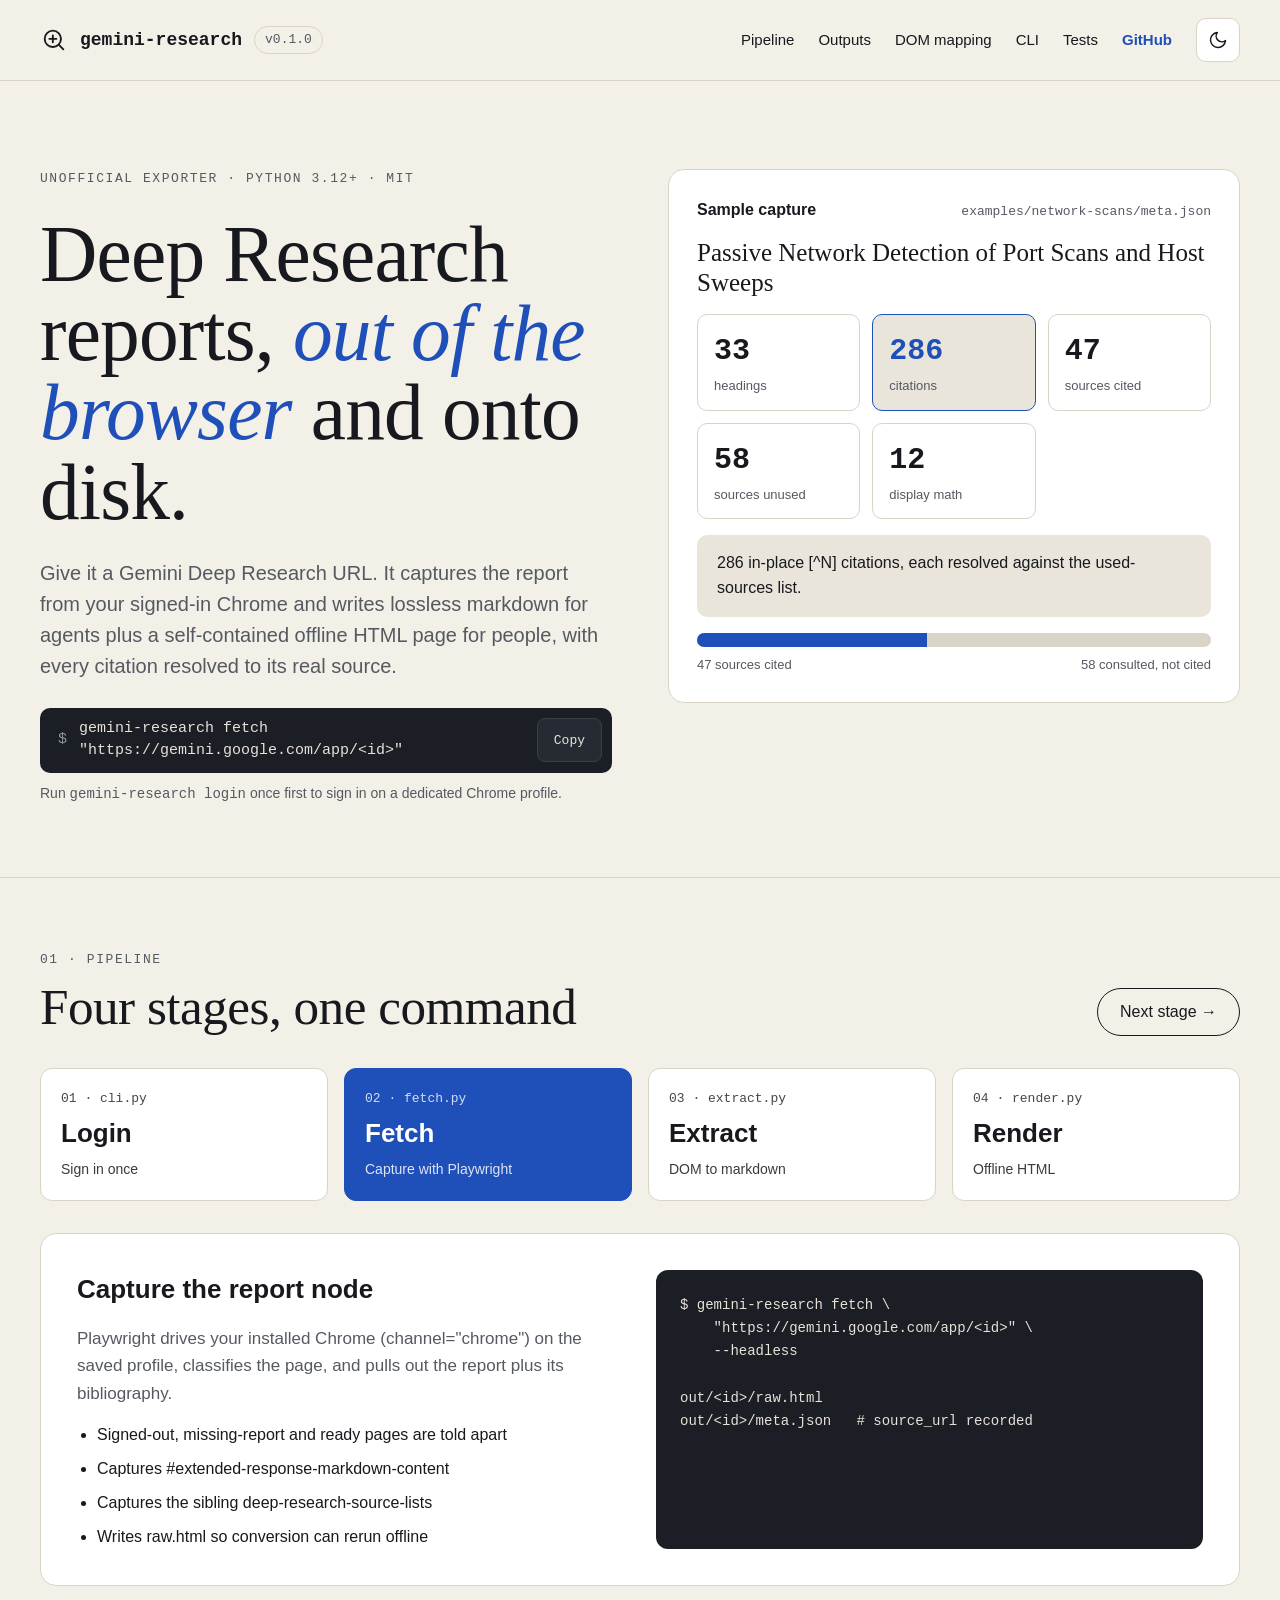
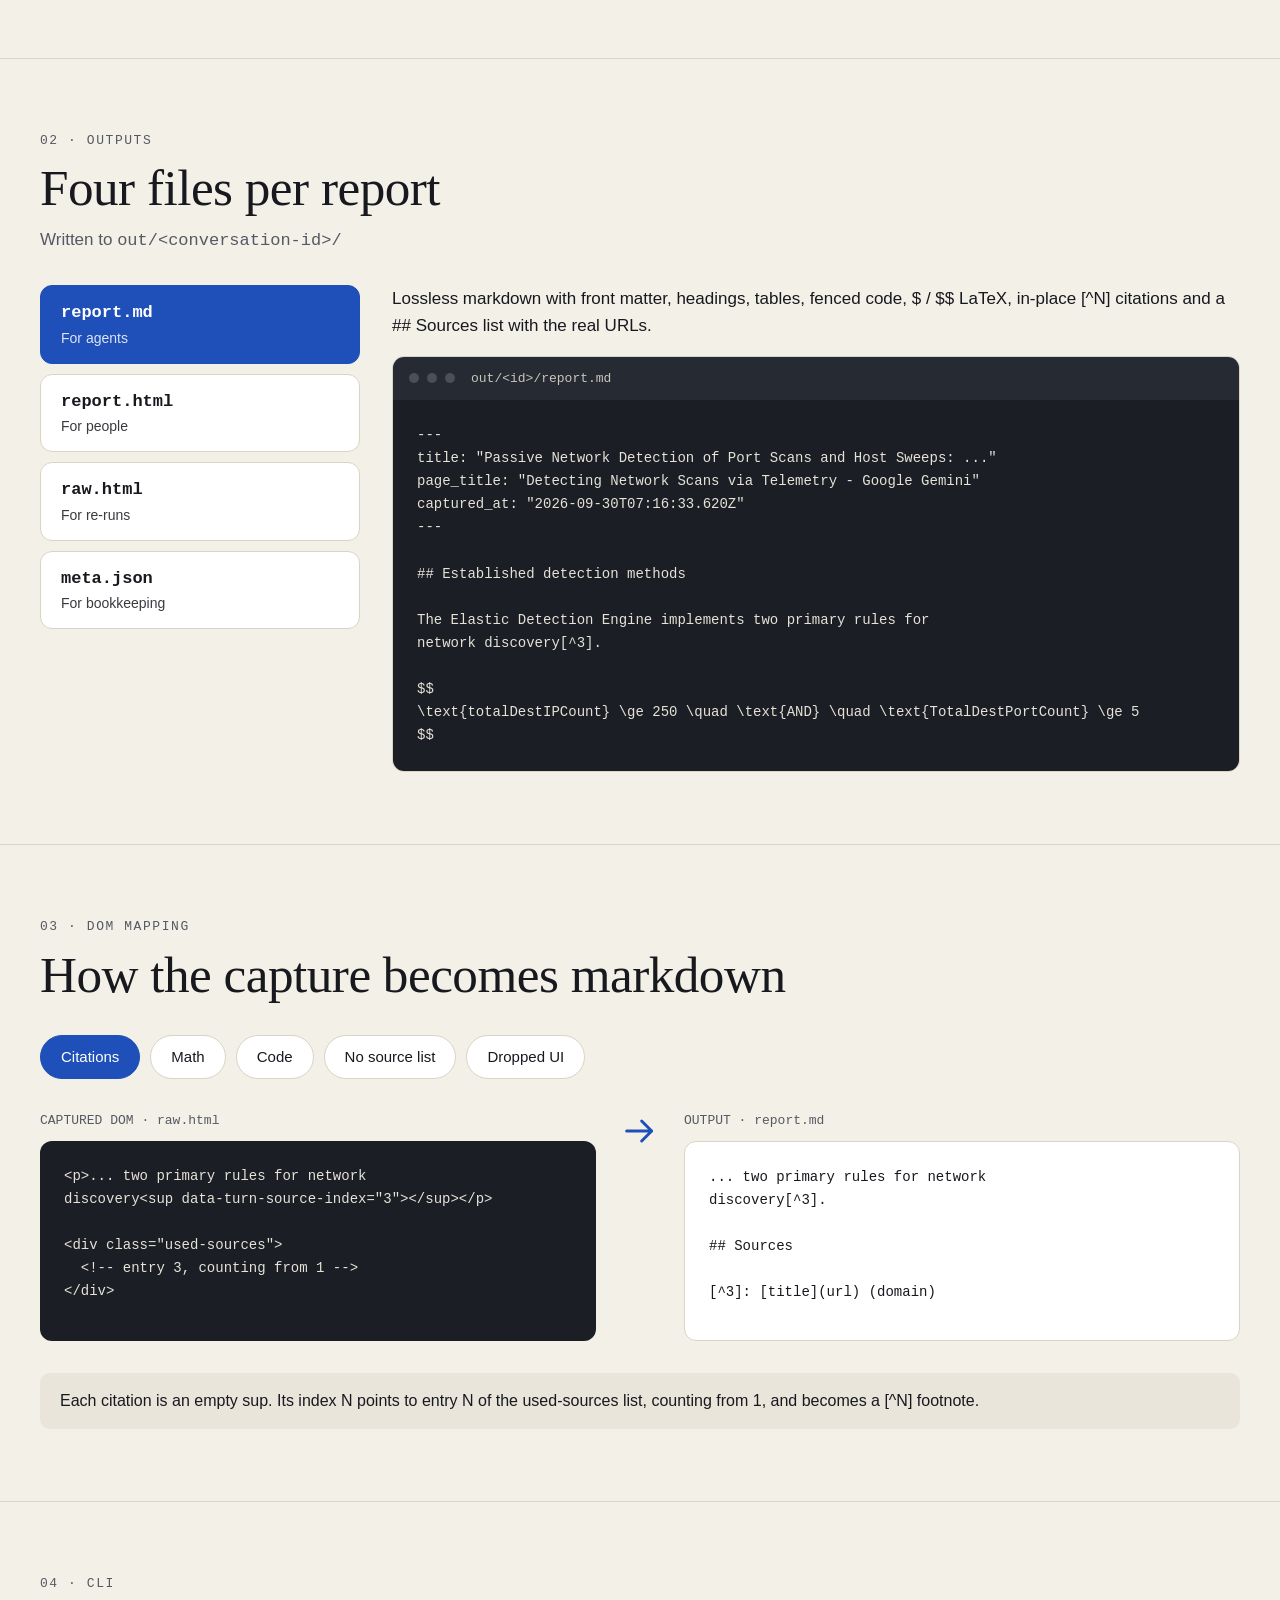
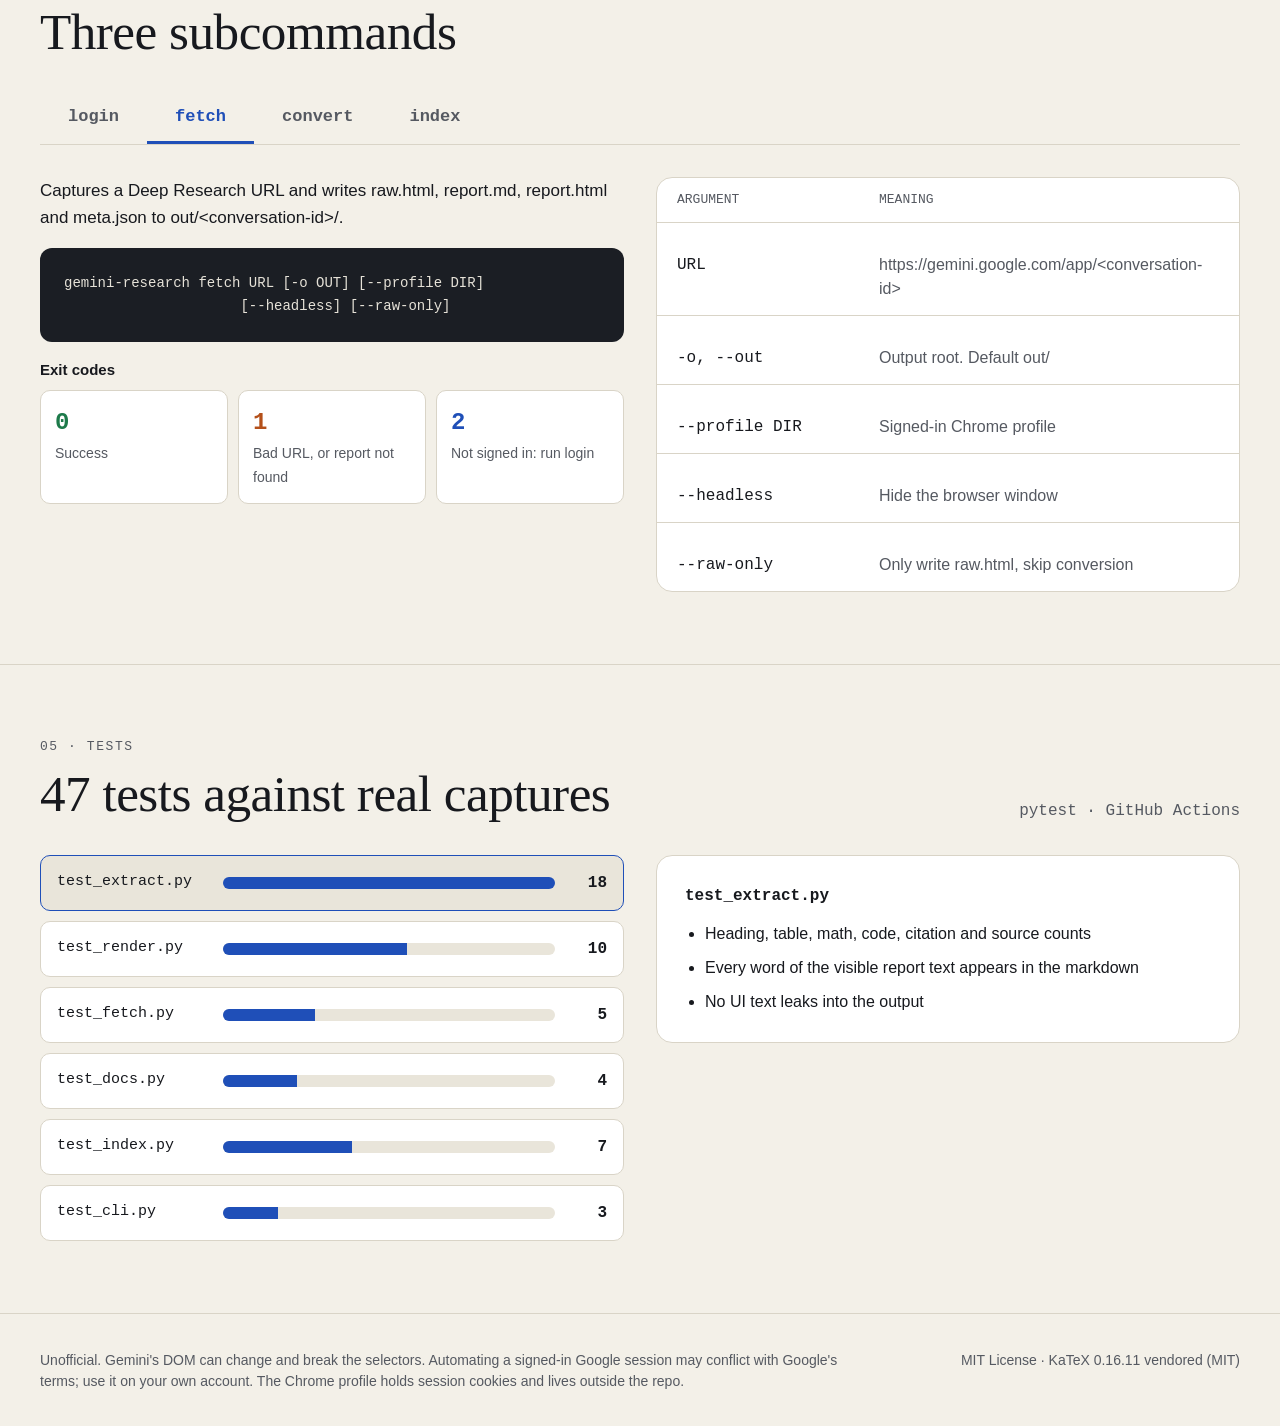
==== docs/index.html @ 015a0c25 "Add report index page and project docs page - gemini_research index [ROOT] writes ROOT/reports-index" ====
<!doctype html>
<html lang="en">
<head>
<meta charset="utf-8">
<meta name="viewport" content="width=device-width, initial-scale=1">
<title>gemini-research</title>
<meta name="description" content="Export Gemini Deep Research reports to lossless markdown and offline HTML.">
<style>
:root{
  --bg:#f3f0e8;--panel:#fff;--ink:#17191e;--muted:#555961;--line:#d9d4c7;--soft:#e9e5da;
  --code:#1b1e24;--code-ink:#e6e2d8;--code-bar:#262a32;--accent:#1f4fb8;--accent-text:#1f4fb8;--on-accent:#fff;
  --ok:#1d7a4a;--warn:#b4501a;
  --serif:"Iowan Old Style","Palatino Linotype",Palatino,"Book Antiqua",Georgia,serif;
  --sans:"Segoe UI Variable Text","Segoe UI",-apple-system,BlinkMacSystemFont,"Helvetica Neue",sans-serif;
  --mono:"JetBrains Mono","Cascadia Mono",ui-monospace,SFMono-Regular,Menlo,Consolas,monospace;
}
@media (prefers-color-scheme:dark){:root:not([data-theme="light"]){
  --bg:#121418;--panel:#1b1e24;--ink:#ece8df;--muted:#a8acb3;--line:#2e323a;--soft:#23272e;
  --code:#0b0d10;--accent:#3d6fe0;--accent-text:#8fb0f7;--ok:#5fc48d;--warn:#f0995f;
}}
:root[data-theme="dark"]{
  --bg:#121418;--panel:#1b1e24;--ink:#ece8df;--muted:#a8acb3;--line:#2e323a;--soft:#23272e;
  --code:#0b0d10;--accent:#3d6fe0;--accent-text:#8fb0f7;--ok:#5fc48d;--warn:#f0995f;
}
*{box-sizing:border-box}
html{scroll-behavior:smooth}
body{margin:0;background:var(--bg);color:var(--ink);font-family:var(--sans);font-size:16px;line-height:1.5}
a{color:var(--accent-text)}
button{font:inherit;color:inherit;cursor:pointer}
:focus-visible{outline:3px solid var(--warn);outline-offset:2px}
pre{margin:0;font-family:var(--mono);font-size:14px;line-height:1.65;white-space:pre-wrap;overflow-wrap:anywhere}
code,.mono{font-family:var(--mono)}
.wrap{max-width:1280px;margin:0 auto;padding:0 40px}
header.top{border-bottom:1px solid var(--line)}
header.top .wrap{display:flex;align-items:center;justify-content:space-between;gap:24px;padding-top:18px;padding-bottom:18px}
.brand{display:flex;align-items:center;gap:12px;font-family:var(--mono);font-weight:700;font-size:18px}
.pill{font-family:var(--mono);font-size:13px;font-weight:400;padding:3px 10px;border:1px solid var(--line);border-radius:999px;color:var(--muted)}
nav{display:flex;align-items:center;gap:24px;font-size:15px}
nav a{color:var(--ink);text-decoration:none}
nav a:hover{text-decoration:underline}
nav a.gh{color:var(--accent-text);font-weight:600}
.icon-btn{min-width:44px;min-height:44px;display:inline-grid;place-items:center;border:1px solid var(--line);border-radius:10px;background:var(--panel)}
.eyebrow{font-family:var(--mono);font-size:13px;letter-spacing:.12em;text-transform:uppercase;color:var(--muted)}
h1,h2{font-family:var(--serif);font-weight:400;margin:0;letter-spacing:-.01em}
h1{font-size:clamp(44px,6.2vw,84px);line-height:1}
h1 em{color:var(--accent-text)}
h2{font-size:clamp(34px,4vw,52px);line-height:1.1}
h3{margin:0;font-size:26px;font-weight:600}
.lede{font-size:20px;line-height:1.55;color:var(--muted);max-width:560px;margin:0}
.muted{color:var(--muted)}
.hero{display:grid;grid-template-columns:minmax(0,1fr) minmax(0,1fr);gap:56px;padding:88px 0 72px}
.hero-copy{display:flex;flex-direction:column;gap:26px}
.cmd{display:flex;align-items:center;gap:12px;padding:10px 10px 10px 18px;background:var(--code);color:var(--code-ink);border-radius:10px;font-family:var(--mono);font-size:15px;max-width:600px}
.cmd span.t{flex:1;overflow-wrap:anywhere}
.cmd button{min-height:44px;padding:0 16px;border-radius:8px;border:1px solid #3a3f49;background:var(--code-bar);color:var(--code-ink);font-family:var(--mono);font-size:13px}
.card{background:var(--panel);border:1px solid var(--line);border-radius:16px}
.sample{padding:28px;display:flex;flex-direction:column;gap:16px;align-self:start}
.sample-head{display:flex;justify-content:space-between;gap:12px;flex-wrap:wrap;align-items:baseline}
.sample-title{font-family:var(--serif);font-size:25px;line-height:1.2}
.stats{display:grid;grid-template-columns:repeat(3,minmax(0,1fr));gap:12px}
.stat{min-height:92px;text-align:left;padding:14px 16px;border-radius:10px;border:1px solid var(--line);background:var(--panel);display:flex;flex-direction:column;gap:2px}
.stat b{font-family:var(--mono);font-size:30px}
.stat span{font-size:13px;color:var(--muted)}
.stat[aria-pressed="true"]{background:var(--soft);border-color:var(--accent)}
.stat[aria-pressed="true"] b{color:var(--accent-text)}
.note{padding:16px 20px;border-radius:10px;background:var(--soft);line-height:1.55;margin:0}
.bar{display:flex;height:14px;border-radius:999px;overflow:hidden;background:var(--line)}
.bar i{background:var(--accent);transition:width .6s ease}
.bar-legend{display:flex;justify-content:space-between;font-size:13px;color:var(--muted);margin-top:8px}
section.block{border-top:1px solid var(--line);padding:72px 0}
section.block .wrap>*+*{margin-top:32px}
.head-row{display:flex;justify-content:space-between;align-items:flex-end;gap:24px;flex-wrap:wrap}
.head-row>div{display:flex;flex-direction:column;gap:10px}
.ghost{min-height:48px;padding:0 22px;border-radius:999px;border:1px solid var(--ink);background:transparent;font-weight:500}
.choice{border:1px solid var(--line);background:var(--panel);text-align:left;border-radius:12px;transition:background .15s,border-color .15s}
.choice:hover{border-color:var(--muted)}
.choice[aria-pressed="true"],.choice[aria-selected="true"]{background:var(--accent);border-color:var(--accent);color:var(--on-accent)}
.stages{display:grid;grid-template-columns:repeat(4,minmax(0,1fr));gap:16px;position:relative}
.stage{min-height:120px;padding:20px;display:flex;flex-direction:column;gap:6px}
.stage small{font-family:var(--mono);font-size:13px;opacity:.8}
.stage strong{font-size:26px}
.stage span{font-size:14px;opacity:.85}
.detail{display:grid;grid-template-columns:minmax(0,1fr) minmax(0,1fr);gap:32px;padding:36px}
.detail>div{display:flex;flex-direction:column;gap:16px}
.detail p{margin:0;font-size:17px;line-height:1.6;color:var(--muted)}
ul.points{margin:0;padding-left:20px;display:flex;flex-direction:column;gap:10px}
.codebox{padding:24px;background:var(--code);color:var(--code-ink);border-radius:12px}
.outputs{display:grid;grid-template-columns:320px minmax(0,1fr);gap:32px}
.tablist{display:flex;flex-direction:column;gap:10px}
.otab{min-height:74px;padding:14px 20px;display:flex;flex-direction:column;gap:2px}
.otab b{font-family:var(--mono);font-size:17px}
.otab span{font-size:14px;opacity:.85}
.window{border-radius:12px;overflow:hidden;border:1px solid var(--line)}
.window .bar-top{display:flex;align-items:center;gap:8px;padding:12px 16px;background:var(--code-bar);color:#c9c5bb;font-family:var(--mono);font-size:13px}
.window .bar-top i{width:10px;height:10px;border-radius:50%;background:#4a4f5a}
.window .bar-top span{margin-left:8px}
.window pre{padding:24px;min-height:320px;background:var(--code);color:var(--code-ink)}
.chips{display:flex;gap:10px;flex-wrap:wrap}
.chip{min-height:44px;padding:0 20px;border-radius:999px;font-size:15px;font-weight:500}
.transform{display:grid;grid-template-columns:minmax(0,1fr) 56px minmax(0,1fr);gap:16px}
.transform>div{display:flex;flex-direction:column;gap:10px}
.transform .lbl{font-family:var(--mono);font-size:13px;color:var(--muted)}
.transform pre{flex:1;padding:24px;min-height:200px;border-radius:12px}
.transform .in{background:var(--code);color:var(--code-ink)}
.transform .out{background:var(--panel);border:1px solid var(--line)}
.arrow{display:grid;place-items:center;color:var(--accent-text)}
.ctabs{display:flex;border-bottom:1px solid var(--line);overflow-x:auto}
.ctab{min-height:52px;padding:0 28px;border:0;border-bottom:3px solid transparent;background:transparent;color:var(--muted);font-family:var(--mono);font-size:17px;font-weight:700}
.ctab[aria-selected="true"]{color:var(--accent-text);border-bottom-color:var(--accent-text)}
.cli{display:grid;grid-template-columns:minmax(0,1fr) minmax(0,1fr);gap:32px}
.cli>div{display:flex;flex-direction:column;gap:16px}
.cli p{margin:0;font-size:17px;line-height:1.6}
.exits{display:grid;grid-template-columns:repeat(3,minmax(0,1fr));gap:10px}
.exits div{padding:14px;border-radius:10px;border:1px solid var(--line);background:var(--panel)}
.exits b{display:block;font-family:var(--mono);font-size:24px}
.exits span{font-size:14px;color:var(--muted)}
.flags{align-self:start;overflow:hidden}
.flags .row{display:grid;grid-template-columns:190px minmax(0,1fr);gap:12px;padding:14px 20px;border-bottom:1px solid var(--line)}
.flags .row:last-child{border-bottom:0}
.flags .row.h{font-family:var(--mono);font-size:13px;color:var(--muted);padding-top:12px;padding-bottom:12px}
.flags .row code{font-weight:500}
.tests{display:grid;grid-template-columns:minmax(0,1fr) minmax(0,1fr);gap:32px}
.tfiles{display:flex;flex-direction:column;gap:10px}
.tfile{min-height:56px;padding:12px 16px;border-radius:10px;border:1px solid var(--line);background:var(--panel);display:grid;grid-template-columns:150px minmax(0,1fr) 36px;gap:16px;align-items:center;text-align:left}
.tfile code{font-size:15px}
.tfile .meter{height:12px;border-radius:999px;background:var(--soft);overflow:hidden;display:flex}
.tfile .meter i{background:var(--accent)}
.tfile b{font-family:var(--mono);text-align:right}
.tfile[aria-pressed="true"]{background:var(--soft);border-color:var(--accent)}
.checks{padding:28px;display:flex;flex-direction:column;gap:14px;align-self:start}
footer{border-top:1px solid var(--line);padding:36px 0;font-size:14px;color:var(--muted)}
footer .wrap{display:flex;justify-content:space-between;gap:32px;flex-wrap:wrap}
footer p{margin:0;max-width:820px}
@media (max-width:980px){
  .hero,.detail,.outputs,.cli,.tests{grid-template-columns:minmax(0,1fr)}
  .stages{grid-template-columns:repeat(2,minmax(0,1fr))}
  .transform{grid-template-columns:minmax(0,1fr)}
  .arrow svg{transform:rotate(90deg)}
  nav a:not(.gh){display:none}
}
@media (max-width:560px){
  .wrap{padding:0 16px}
  .hero{padding:56px 0 48px}
  .stats{grid-template-columns:repeat(2,minmax(0,1fr))}
  .stages{grid-template-columns:minmax(0,1fr)}
  .exits{grid-template-columns:minmax(0,1fr)}
  .flags .row{grid-template-columns:minmax(0,1fr)}
  .tfile{grid-template-columns:minmax(0,1fr) 36px}
  .tfile .meter{display:none}
  .detail{padding:22px}
}
@media (prefers-reduced-motion:reduce){html{scroll-behavior:auto}.bar i{transition:none}}
</style>
</head>
<body>
<header class="top">
<div class="wrap">
  <div class="brand">
    <svg width="28" height="28" viewBox="0 0 24 24" fill="none" stroke="currentColor" stroke-width="1.6" stroke-linecap="round" stroke-linejoin="round" aria-hidden="true"><circle cx="11" cy="11" r="7"/><path d="M20 20l-4-4M8 11h6M11 8v6"/></svg>
    gemini-research <span class="pill" id="version"></span>
  </div>
  <nav aria-label="Sections">
    <a href="#pipeline">Pipeline</a>
    <a href="#outputs">Outputs</a>
    <a href="#mapping">DOM mapping</a>
    <a href="#cli">CLI</a>
    <a href="#tests">Tests</a>
    <a class="gh" href="https://github.com/cyberpeacemaker/inf-gemini-deep-research-crawler">GitHub</a>
    <button type="button" class="icon-btn" id="theme" aria-label="Toggle dark theme">
      <svg width="20" height="20" viewBox="0 0 24 24" fill="none" stroke="currentColor" stroke-width="1.8" stroke-linecap="round" stroke-linejoin="round" aria-hidden="true"><path d="M21 12.8A9 9 0 1 1 11.2 3a7 7 0 0 0 9.8 9.8z"/></svg>
    </button>
  </nav>
</div>
</header>

<main>
<div class="wrap">
<section class="hero">
  <div class="hero-copy">
    <div class="eyebrow">Unofficial exporter · Python 3.12+ · MIT</div>
    <h1>Deep Research reports, <em>out of the browser</em> and onto disk.</h1>
    <p class="lede">Give it a Gemini Deep Research URL. It captures the report from your signed-in Chrome and writes lossless markdown for agents plus a self-contained offline HTML page for people, with every citation resolved to its real source.</p>
    <div>
      <div class="cmd"><span aria-hidden="true" style="color:#8d93a0">$</span><span class="t" id="cmd-text">gemini-research fetch "https://gemini.google.com/app/&lt;id&gt;"</span><button type="button" id="copy">Copy</button></div>
      <p class="muted" style="margin:10px 0 0;font-size:14px">Run <code>gemini-research login</code> once first to sign in on a dedicated Chrome profile.</p>
    </div>
  </div>
  <div class="card sample">
    <div class="sample-head"><strong>Sample capture</strong><span class="mono muted" style="font-size:13px">examples/network-scans/meta.json</span></div>
    <div class="sample-title" id="sample-title"></div>
    <div class="stats" id="stats"></div>
    <p class="note" id="stat-note" aria-live="polite"></p>
    <div>
      <div class="bar" role="img" id="src-bar"><i id="src-fill" style="width:0"></i></div>
      <div class="bar-legend"><span id="src-used"></span><span id="src-unused"></span></div>
    </div>
  </div>
</section>
</div>

<section class="block" id="pipeline">
<div class="wrap">
  <div class="head-row">
    <div><div class="eyebrow">01 · Pipeline</div><h2>Four stages, one command</h2></div>
    <button type="button" class="ghost" id="next-stage">Next stage →</button>
  </div>
  <div class="stages" id="stages"></div>
  <div class="card detail" aria-live="polite">
    <div><h3 id="stage-title"></h3><p id="stage-summary"></p><ul class="points" id="stage-points"></ul></div>
    <pre class="codebox" id="stage-code"></pre>
  </div>
</div>
</section>

<section class="block" id="outputs">
<div class="wrap">
  <div class="head-row"><div><div class="eyebrow">02 · Outputs</div><h2>Four files per report</h2><p class="muted" style="margin:0;font-size:17px">Written to <code>out/&lt;conversation-id&gt;/</code></p></div></div>
  <div class="outputs">
    <div class="tablist" role="tablist" aria-label="Output files" id="out-tabs"></div>
    <div role="tabpanel" id="out-panel" style="display:flex;flex-direction:column;gap:16px">
      <p id="out-desc" style="margin:0;font-size:17px;line-height:1.6"></p>
      <div class="window"><div class="bar-top"><i></i><i></i><i></i><span id="out-path"></span></div><pre id="out-preview"></pre></div>
    </div>
  </div>
</div>
</section>

<section class="block" id="mapping">
<div class="wrap">
  <div class="head-row"><div><div class="eyebrow">03 · DOM mapping</div><h2>How the capture becomes markdown</h2></div></div>
  <div class="chips" id="rules"></div>
  <div class="transform" aria-live="polite">
    <div><span class="lbl">CAPTURED DOM · raw.html</span><pre class="in" id="rule-dom"></pre></div>
    <div class="arrow"><svg width="40" height="40" viewBox="0 0 24 24" fill="none" stroke="currentColor" stroke-width="1.8" stroke-linecap="round" stroke-linejoin="round" aria-hidden="true"><path d="M4 12h15M13 6l6 6-6 6"/></svg></div>
    <div><span class="lbl">OUTPUT · report.md</span><pre class="out" id="rule-md"></pre></div>
  </div>
  <p class="note" id="rule-note"></p>
</div>
</section>

<section class="block" id="cli">
<div class="wrap">
  <div class="head-row"><div><div class="eyebrow">04 · CLI</div><h2>Three subcommands</h2></div></div>
  <div class="ctabs" role="tablist" aria-label="Subcommands" id="cmd-tabs"></div>
  <div class="cli" role="tabpanel">
    <div>
      <p id="cmd-help"></p>
      <pre class="codebox" id="cmd-usage"></pre>
      <div id="exits" hidden>
        <strong style="font-size:15px">Exit codes</strong>
        <div class="exits" style="margin-top:8px">
          <div><b style="color:var(--ok)">0</b><span>Success</span></div>
          <div><b style="color:var(--warn)">1</b><span>Bad URL, or report not found</span></div>
          <div><b style="color:var(--accent-text)">2</b><span>Not signed in: run login</span></div>
        </div>
      </div>
    </div>
    <div class="card flags" id="cmd-flags"></div>
  </div>
</div>
</section>

<section class="block" id="tests">
<div class="wrap">
  <div class="head-row">
    <div><div class="eyebrow">05 · Tests</div><h2 id="tests-title"></h2></div>
    <span class="mono muted">pytest · GitHub Actions</span>
  </div>
  <div class="tests">
    <div class="tfiles" id="tfiles"></div>
    <div class="card checks" aria-live="polite"><code id="test-name" style="font-weight:700"></code><ul class="points" id="test-checks"></ul></div>
  </div>
</div>
</section>
</main>

<footer>
<div class="wrap">
  <p>Unofficial. Gemini's DOM can change and break the selectors. Automating a signed-in Google session may conflict with Google's terms; use it on your own account. The Chrome profile holds session cookies and lives outside the repo.</p>
  <p>MIT License · KaTeX 0.16.11 vendored (MIT)</p>
</div>
</footer>

<script type="application/json" id="page-data">
{
  "version": "0.1.0",
  "sample": {
    "title": "Passive Network Detection of Port Scans and Host Sweeps",
    "counts": {"headings": 33, "citations": 286, "sources_used": 47, "sources_unused": 58, "display_math": 12},
    "notes": {
      "headings": "Headings carried over as markdown heading levels and used for the HTML table of contents.",
      "citations": "In-place [^N] citations, each resolved against the used-sources list.",
      "sources_used": "Cited sources, listed under ## Sources with title, URL and domain.",
      "sources_unused": "Sources Gemini consulted but did not cite, kept apart from the cited list.",
      "display_math": "Display equations recovered from data-math as $$ blocks."
    },
    "labels": {"headings": "headings", "citations": "citations", "sources_used": "sources cited", "sources_unused": "sources unused", "display_math": "display math"}
  },
  "stages": [
    {"name": "Login", "file": "cli.py", "tag": "Sign in once",
     "title": "Sign in on a dedicated Chrome profile",
     "summary": "Gemini only serves a report to a signed-in browser. Signed out, the conversation URL redirects to /app, so a plain HTTP fetch cannot work.",
     "points": ["Opens plain Chrome on its own profile directory", "You sign in to Google by hand, then close the window", "The profile holds session cookies and stays outside the repo", "Pass --chrome PATH if Chrome is not in a standard location"],
     "code": "$ gemini-research login\n\n# profile directory\n%USERPROFILE%\\.gemini-research\\profile"},
    {"name": "Fetch", "file": "fetch.py", "tag": "Capture with Playwright",
     "title": "Capture the report node",
     "summary": "Playwright drives your installed Chrome (channel=\"chrome\") on the saved profile, classifies the page, and pulls out the report plus its bibliography.",
     "points": ["Signed-out, missing-report and ready pages are told apart", "Captures #extended-response-markdown-content", "Captures the sibling deep-research-source-lists", "Writes raw.html so conversion can rerun offline"],
     "code": "$ gemini-research fetch \\\n    \"https://gemini.google.com/app/<id>\" \\\n    --headless\n\nout/<id>/raw.html\nout/<id>/meta.json   # source_url recorded"},
    {"name": "Extract", "file": "extract.py", "tag": "DOM to markdown",
     "title": "Walk the DOM into lossless markdown",
     "summary": "BeautifulSoup and lxml walk the captured node. Structure is kept, UI chrome is dropped, and citations are tied to real URLs.",
     "points": ["Headings, tables, fenced code and $ / $$ LaTeX", "Empty citation sups become [^N] footnotes", "A ## Sources list with titles, URLs and domains", "Unknown tags render through their children and log a warning"],
     "code": "---\nsource_url: \"...\"\ntitle: \"...\"\ncaptured_at: \"2026-09-30T07:16:33.620Z\"\n---\n\n# Title\n\nClaim with a citation[^3].\n\n## Sources\n\n[^3]: [title](url) (domain)"},
    {"name": "Render", "file": "render.py", "tag": "Offline HTML",
     "title": "Render a self-contained page",
     "summary": "markdown-it-py turns report.md into one HTML file with KaTeX and styles inlined. It makes no network requests.",
     "points": ["Table of contents", "Clickable citations", "Light and dark themes", "KaTeX 0.16.11 fonts and scripts vendored in"],
     "code": "report.md\n  -> markdown-it-py + mdit-py-plugins\n  -> + assets/report.css\n  -> + assets/katex/*\n  = report.html   (0 network requests)"}
  ],
  "outputs": [
    {"name": "report.md", "for": "For agents",
     "desc": "Lossless markdown with front matter, headings, tables, fenced code, $ / $$ LaTeX, in-place [^N] citations and a ## Sources list with the real URLs.",
     "preview": "---\ntitle: \"Passive Network Detection of Port Scans and Host Sweeps: ...\"\npage_title: \"Detecting Network Scans via Telemetry - Google Gemini\"\ncaptured_at: \"2026-09-30T07:16:33.620Z\"\n---\n\n## Established detection methods\n\nThe Elastic Detection Engine implements two primary rules for\nnetwork discovery[^3].\n\n$$\n\\text{totalDestIPCount} \\ge 250 \\quad \\text{AND} \\quad \\text{TotalDestPortCount} \\ge 5\n$$"},
    {"name": "report.html", "for": "For people",
     "desc": "One self-contained offline page. KaTeX is inlined; the page has a table of contents, clickable citations and light/dark themes. Download it and open it locally.",
     "preview": "report.html\n\n  [x] table of contents from headings\n  [x] citations link to ## Sources entries\n  [x] math typeset by inlined KaTeX\n  [x] light / dark theme\n  [x] no external requests\n\nSample: examples/network-scans/report.html"},
    {"name": "raw.html", "for": "For re-runs",
     "desc": "The captured report node plus the source lists. Feed it to convert to regenerate the markdown and HTML without a browser.",
     "preview": "<div id=\"extended-response-markdown-content\">\n  <h2>Established detection methods<\/h2>\n  <p>... network discovery<sup data-turn-source-index=\"3\"><\/sup><\/p>\n  ...\n<\/div>\n<deep-research-source-lists>\n  <div class=\"used-sources\">...<\/div>\n  <div class=\"unused-sources\">...<\/div>\n<\/deep-research-source-lists>"},
    {"name": "meta.json", "for": "For bookkeeping",
     "desc": "written_at, the path to raw and counts. fetch also records source_url. Capture time lives in the markdown front matter as captured_at.",
     "preview": "{\n  \"written_at\": \"2026-09-30T08:07:16.975343+00:00\",\n  \"raw\": \"tests/fixtures/network-scans.raw.html\",\n  \"counts\": {\n    \"headings\": 33,\n    \"citations\": 286,\n    \"sources_used\": 47,\n    \"sources_unused\": 58,\n    \"display_math\": 12\n  }\n}"}
  ],
  "rules": [
    {"name": "Citations",
     "dom": "<p>... two primary rules for network\ndiscovery<sup data-turn-source-index=\"3\"><\/sup><\/p>\n\n<div class=\"used-sources\">\n  <!-- entry 3, counting from 1 -->\n<\/div>",
     "md": "... two primary rules for network\ndiscovery[^3].\n\n## Sources\n\n[^3]: [title](url) (domain)",
     "note": "Each citation is an empty sup. Its index N points to entry N of the used-sources list, counting from 1, and becomes a [^N] footnote."},
    {"name": "Math",
     "dom": "<span data-math=\"\\text{totalDestIPCount} \\ge 250 ...\">\n  <!-- KaTeX markup, dropped -->\n<\/span>",
     "md": "$$\n\\text{totalDestIPCount} \\ge 250 \\quad \\text{AND} \\quad \\text{TotalDestPortCount} \\ge 5\n$$",
     "note": "Math is read from the data-math attribute and entity-decoded. The rendered KaTeX markup is discarded."},
    {"name": "Code",
     "dom": "<pre><code data-test-id=\"code-content\">\n  title: Network Sweep\n  ...\n<\/code><\/pre>\n<!-- label: YAML -->",
     "md": "```yaml\ntitle: Network Sweep\n...\n```",
     "note": "Code comes from pre code[data-test-id=code-content]. Labels \"Splunk SPL\" and \"YAML\" map to spl and yaml fences; other labels get no tag."},
    {"name": "No source list",
     "dom": "<p>A claim<sup data-turn-source-index=\"2\"><\/sup><\/p>\n\n<!-- no deep-research-source-lists -->",
     "md": "A claim[2]\n\n<!-- no ## Sources section -->",
     "note": "If a capture has no source list, markers become plain [N] and no URLs are invented."},
    {"name": "Dropped UI",
     "dom": "<button>Share<\/button>\n<svg>...<\/svg>\n<img src=\"...\">\n<span class=\"sr-only\">...<\/span>\n<carousel>...<\/carousel>",
     "md": "(nothing)",
     "note": "Carousels, buttons, icons, images, SVGs and screen-reader-only text are dropped. Tests assert no UI text leaks into the output."}
  ],
  "cmds": [
    {"name": "login", "exits": false,
     "help": "Opens plain Chrome on the dedicated profile so you can sign in to Google once. Close the window when done.",
     "usage": "gemini-research login [--profile DIR] [--chrome PATH]",
     "flags": [{"k": "--profile DIR", "v": "Profile directory. Default %USERPROFILE%\\.gemini-research\\profile"}, {"k": "--chrome PATH", "v": "Path to Chrome. Auto-detected on Windows, macOS and /usr/bin/google-chrome"}]},
    {"name": "fetch", "exits": true,
     "help": "Captures a Deep Research URL and writes raw.html, report.md, report.html and meta.json to out/<conversation-id>/.",
     "usage": "gemini-research fetch URL [-o OUT] [--profile DIR]\n                     [--headless] [--raw-only]",
     "flags": [{"k": "URL", "v": "https://gemini.google.com/app/<conversation-id>"}, {"k": "-o, --out", "v": "Output root. Default out/"}, {"k": "--profile DIR", "v": "Signed-in Chrome profile"}, {"k": "--headless", "v": "Hide the browser window"}, {"k": "--raw-only", "v": "Only write raw.html, skip conversion"}]},
    {"name": "convert", "exits": false,
     "help": "Re-converts a saved capture offline. No browser, no network.",
     "usage": "gemini-research convert RAW [-o OUT]",
     "flags": [{"k": "RAW", "v": "Path to a saved raw.html"}, {"k": "-o, --out", "v": "Output directory. Default: next to RAW"}]},
    {"name": "index", "exits": false,
     "help": "Writes ROOT/reports-index.html: one offline page listing every report by readable title and id, each linked to its report.html. fetch refreshes it automatically; run it after convert.",
     "usage": "gemini-research index [ROOT]",
     "flags": [{"k": "ROOT", "v": "Output root holding <id>/report.md folders. Default out/"}]}
  ],
  "tests": [
    {"name": "test_extract.py", "count": 18, "checks": ["Heading, table, math, code, citation and source counts", "Every word of the visible report text appears in the markdown", "No UI text leaks into the output"]},
    {"name": "test_render.py", "count": 10, "checks": ["The HTML is fully offline, with KaTeX inlined", "Math nodes, tables and code render", "Title, meta and table of contents (citations stripped from TOC)", "Citations link to sources; external links open in a new tab", "Citations without a source list"]},
    {"name": "test_fetch.py", "count": 5, "checks": ["Conversation id parsing", "Ready pages are detected", "A redirect to /app means signed out", "A sign-in control means signed out", "A missing report is detected"]},
    {"name": "test_docs.py", "count": 4, "checks": ["This page's sample counts match examples/network-scans/meta.json", "This page's test counts match the suite", "Every CLI flag shown here exists in cli.py", "This page loads no external scripts or stylesheets"]},
    {"name": "test_index.py", "count": 7, "checks": ["Entries sorted newest first, titled by page_title without the Gemini suffix", "Title falls back to title, then id", "Bad folders are skipped; missing meta.json or date is tolerated", "Empty root, HTML escaping and URL-encoded links", "The index is fully offline", "The index CLI writes reports-index.html"]},
    {"name": "test_cli.py", "count": 3, "checks": ["convert writes all outputs", "convert fails cleanly on a missing report", "fetch rejects a non-conversation URL"]}
  ]
}
</script>
<script>
(function () {
  var D = JSON.parse(document.getElementById('page-data').textContent);
  var $ = function (id) { return document.getElementById(id); };
  function el(tag, cls, html) { var e = document.createElement(tag); if (cls) e.className = cls; if (html != null) e.innerHTML = html; return e; }
  function esc(s) { return String(s).replace(/[&<>"]/g, function (c) { return { '&': '&amp;', '<': '&lt;', '>': '&gt;', '"': '&quot;' }[c]; }); }
  function list(ul, items) { ul.innerHTML = ''; items.forEach(function (t) { ul.appendChild(el('li', null, esc(t))); }); }

  // Build a group of toggle buttons; onPick(i) renders the matching detail.
  function group(container, items, make, onPick, attr) {
    attr = attr || 'aria-pressed';
    var btns = items.map(function (it, i) {
      var b = make(it, i);
      b.type = 'button';
      b.addEventListener('click', function () { pick(i); });
      container.appendChild(b);
      return b;
    });
    function pick(i) {
      btns.forEach(function (b, j) { b.setAttribute(attr, String(i === j)); if (attr === 'aria-selected') b.tabIndex = i === j ? 0 : -1; });
      onPick(i);
      current = i;
    }
    var current = 0;
    if (attr === 'aria-selected') {
      container.addEventListener('keydown', function (e) {
        var d = { ArrowRight: 1, ArrowDown: 1, ArrowLeft: -1, ArrowUp: -1 }[e.key];
        if (!d) return;
        e.preventDefault();
        var n = (current + d + btns.length) % btns.length;
        pick(n); btns[n].focus();
      });
    }
    return pick;
  }

  // Theme
  var root = document.documentElement;
  try { var saved = localStorage.getItem('theme'); if (saved) root.dataset.theme = saved; } catch (e) {}
  $('theme').addEventListener('click', function () {
    var dark = root.dataset.theme ? root.dataset.theme === 'dark' : matchMedia('(prefers-color-scheme: dark)').matches;
    root.dataset.theme = dark ? 'light' : 'dark';
    try { localStorage.setItem('theme', root.dataset.theme); } catch (e) {}
  });

  // Copy
  $('copy').addEventListener('click', function () {
    var btn = this;
    var done = function () { btn.textContent = 'Copied'; setTimeout(function () { btn.textContent = 'Copy'; }, 1600); };
    try { navigator.clipboard.writeText($('cmd-text').textContent).then(done, function () { btn.textContent = 'Select text'; }); }
    catch (e) { btn.textContent = 'Select text'; }
  });

  // Sample stats
  var S = D.sample, c = S.counts;
  $('version').textContent = 'v' + D.version;
  $('sample-title').textContent = S.title;
  var keys = Object.keys(c);
  group($('stats'), keys, function (k) {
    return el('button', 'stat', '<b>' + c[k] + '</b><span>' + esc(S.labels[k]) + '</span>');
  }, function (i) { var k = keys[i]; $('stat-note').textContent = c[k] + ' ' + S.notes[k].charAt(0).toLowerCase() + S.notes[k].slice(1); })(1);
  var total = c.sources_used + c.sources_unused;
  $('src-used').textContent = c.sources_used + ' sources cited';
  $('src-unused').textContent = c.sources_unused + ' consulted, not cited';
  $('src-bar').setAttribute('aria-label', c.sources_used + ' of ' + total + ' sources cited');
  requestAnimationFrame(function () { $('src-fill').style.width = (c.sources_used / total * 100).toFixed(1) + '%'; });

  // Pipeline
  var stage = 0;
  var pickStage = group($('stages'), D.stages, function (s, i) {
    return el('button', 'choice stage', '<small>0' + (i + 1) + ' · ' + esc(s.file) + '</small><strong>' + esc(s.name) + '</strong><span>' + esc(s.tag) + '</span>');
  }, function (i) {
    var s = D.stages[i]; stage = i;
    $('stage-title').textContent = s.title;
    $('stage-summary').textContent = s.summary;
    list($('stage-points'), s.points);
    $('stage-code').textContent = s.code;
  });
  pickStage(1);
  $('next-stage').addEventListener('click', function () { pickStage((stage + 1) % D.stages.length); });

  // Outputs
  group($('out-tabs'), D.outputs, function (o) {
    var b = el('button', 'choice otab', '<b>' + esc(o.name) + '</b><span>' + esc(o.for) + '</span>');
    b.setAttribute('role', 'tab'); b.setAttribute('aria-controls', 'out-panel');
    return b;
  }, function (i) {
    var o = D.outputs[i];
    $('out-desc').textContent = o.desc;
    $('out-path').textContent = 'out/<id>/' + o.name;
    $('out-preview').textContent = o.preview;
  }, 'aria-selected')(0);

  // DOM mapping
  group($('rules'), D.rules, function (r) { return el('button', 'choice chip', esc(r.name)); }, function (i) {
    var r = D.rules[i];
    $('rule-dom').textContent = r.dom;
    $('rule-md').textContent = r.md;
    $('rule-note').textContent = r.note;
  })(0);

  // CLI
  group($('cmd-tabs'), D.cmds, function (c) {
    var b = el('button', 'ctab', esc(c.name)); b.setAttribute('role', 'tab'); return b;
  }, function (i) {
    var cmd = D.cmds[i];
    $('cmd-help').textContent = cmd.help;
    $('cmd-usage').textContent = cmd.usage;
    $('exits').hidden = !cmd.exits;
    $('cmd-flags').innerHTML = '<div class="row h"><span>ARGUMENT</span><span>MEANING</span></div>' +
      cmd.flags.map(function (f) { return '<div class="row"><code>' + esc(f.k) + '</code><span class="muted">' + esc(f.v) + '</span></div>'; }).join('');
  }, 'aria-selected')(1);

  // Tests
  var totalTests = D.tests.reduce(function (n, t) { return n + t.count; }, 0);
  var max = Math.max.apply(null, D.tests.map(function (t) { return t.count; }));
  $('tests-title').textContent = totalTests + ' tests against real captures';
  group($('tfiles'), D.tests, function (t) {
    return el('button', 'tfile', '<code>' + esc(t.name) + '</code><span class="meter"><i style="width:' + (t.count / max * 100) + '%"></i></span><b>' + t.count + '</b>');
  }, function (i) {
    $('test-name').textContent = D.tests[i].name;
    list($('test-checks'), D.tests[i].checks);
  })(0);
})();
</script>
</body>
</html>
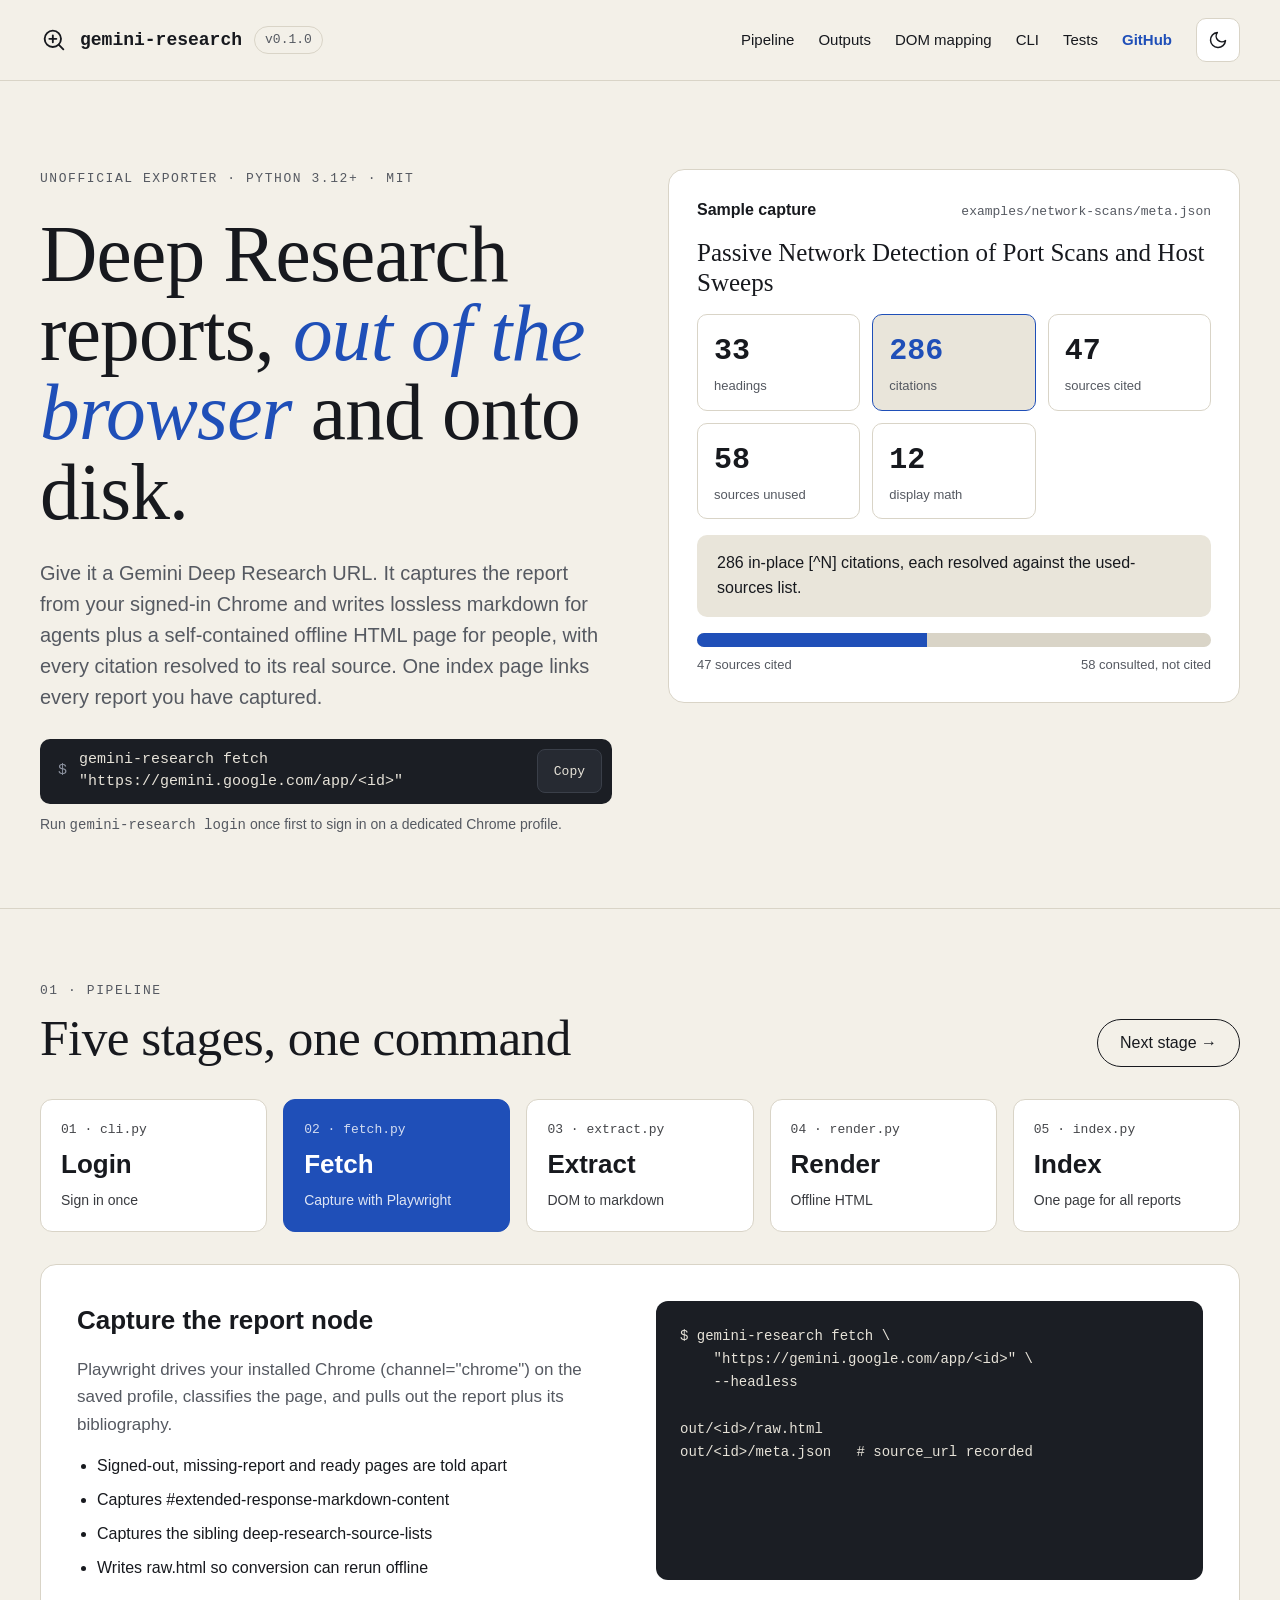
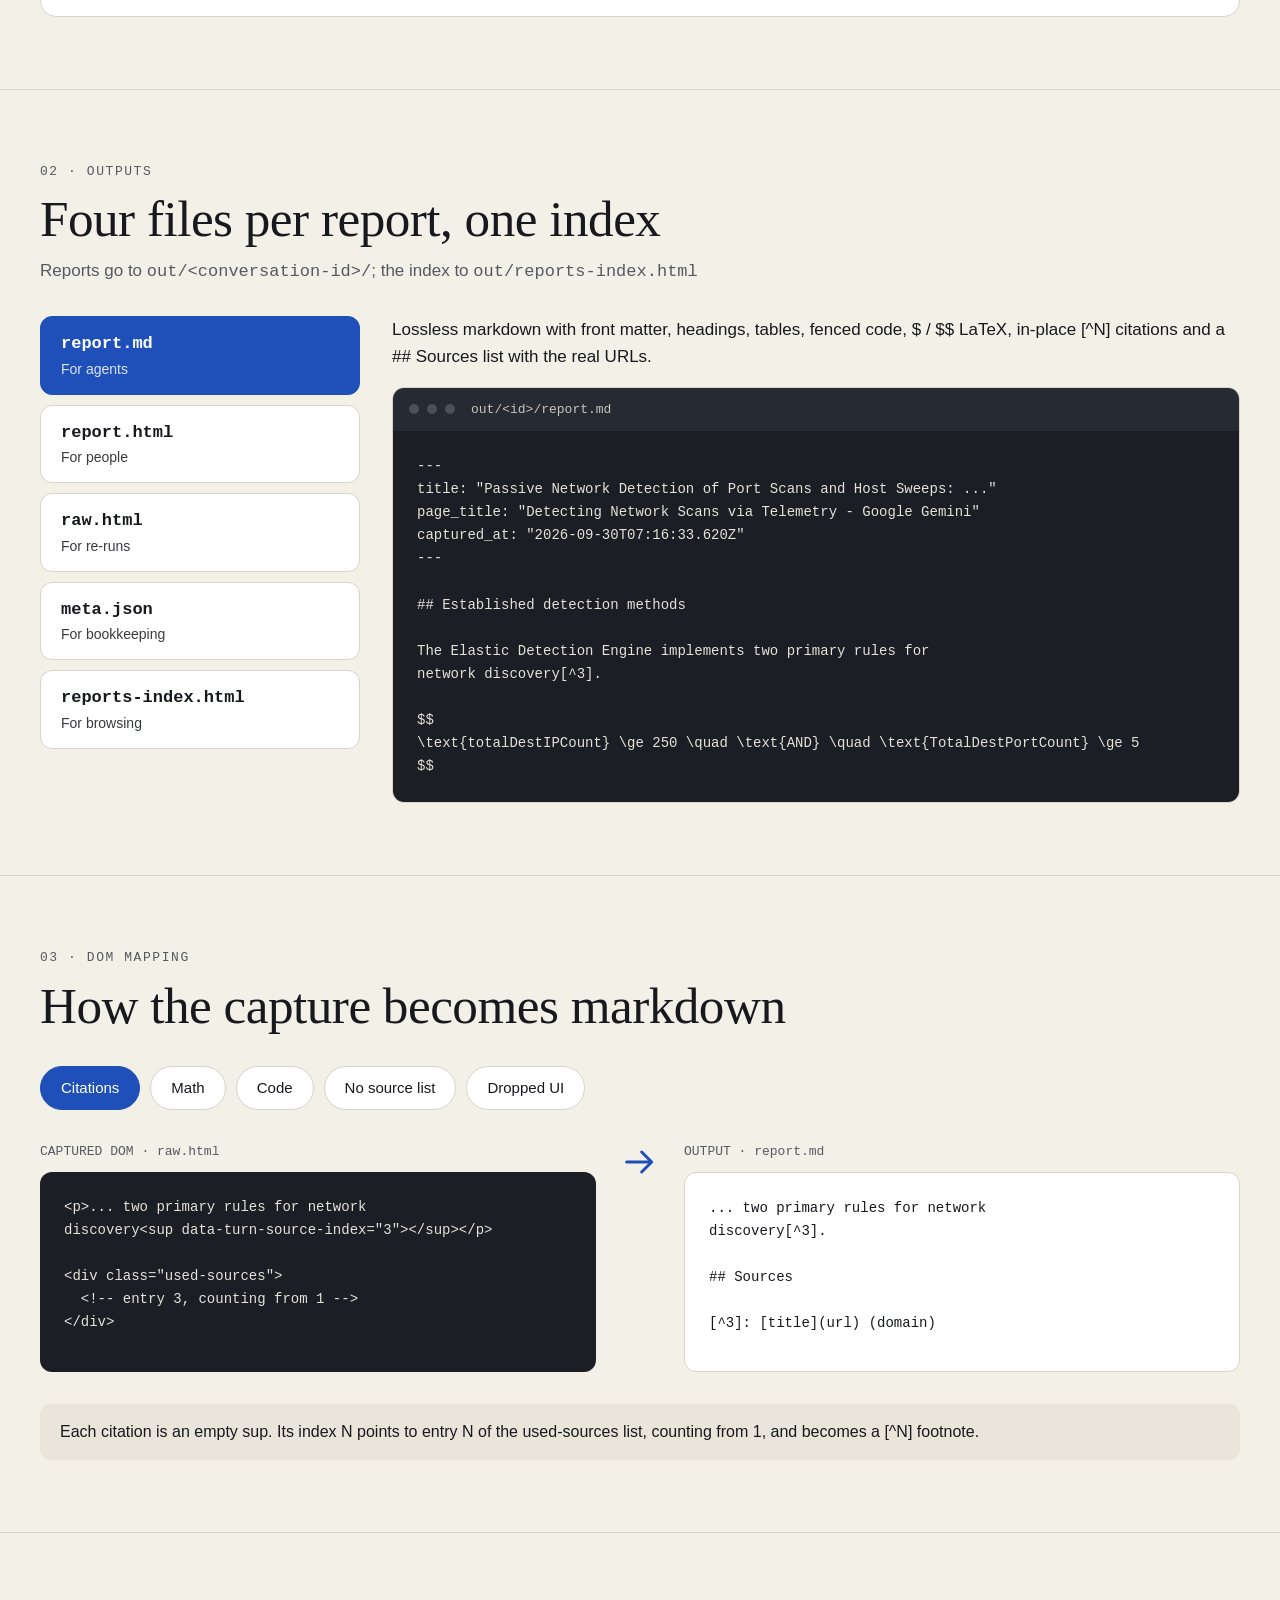
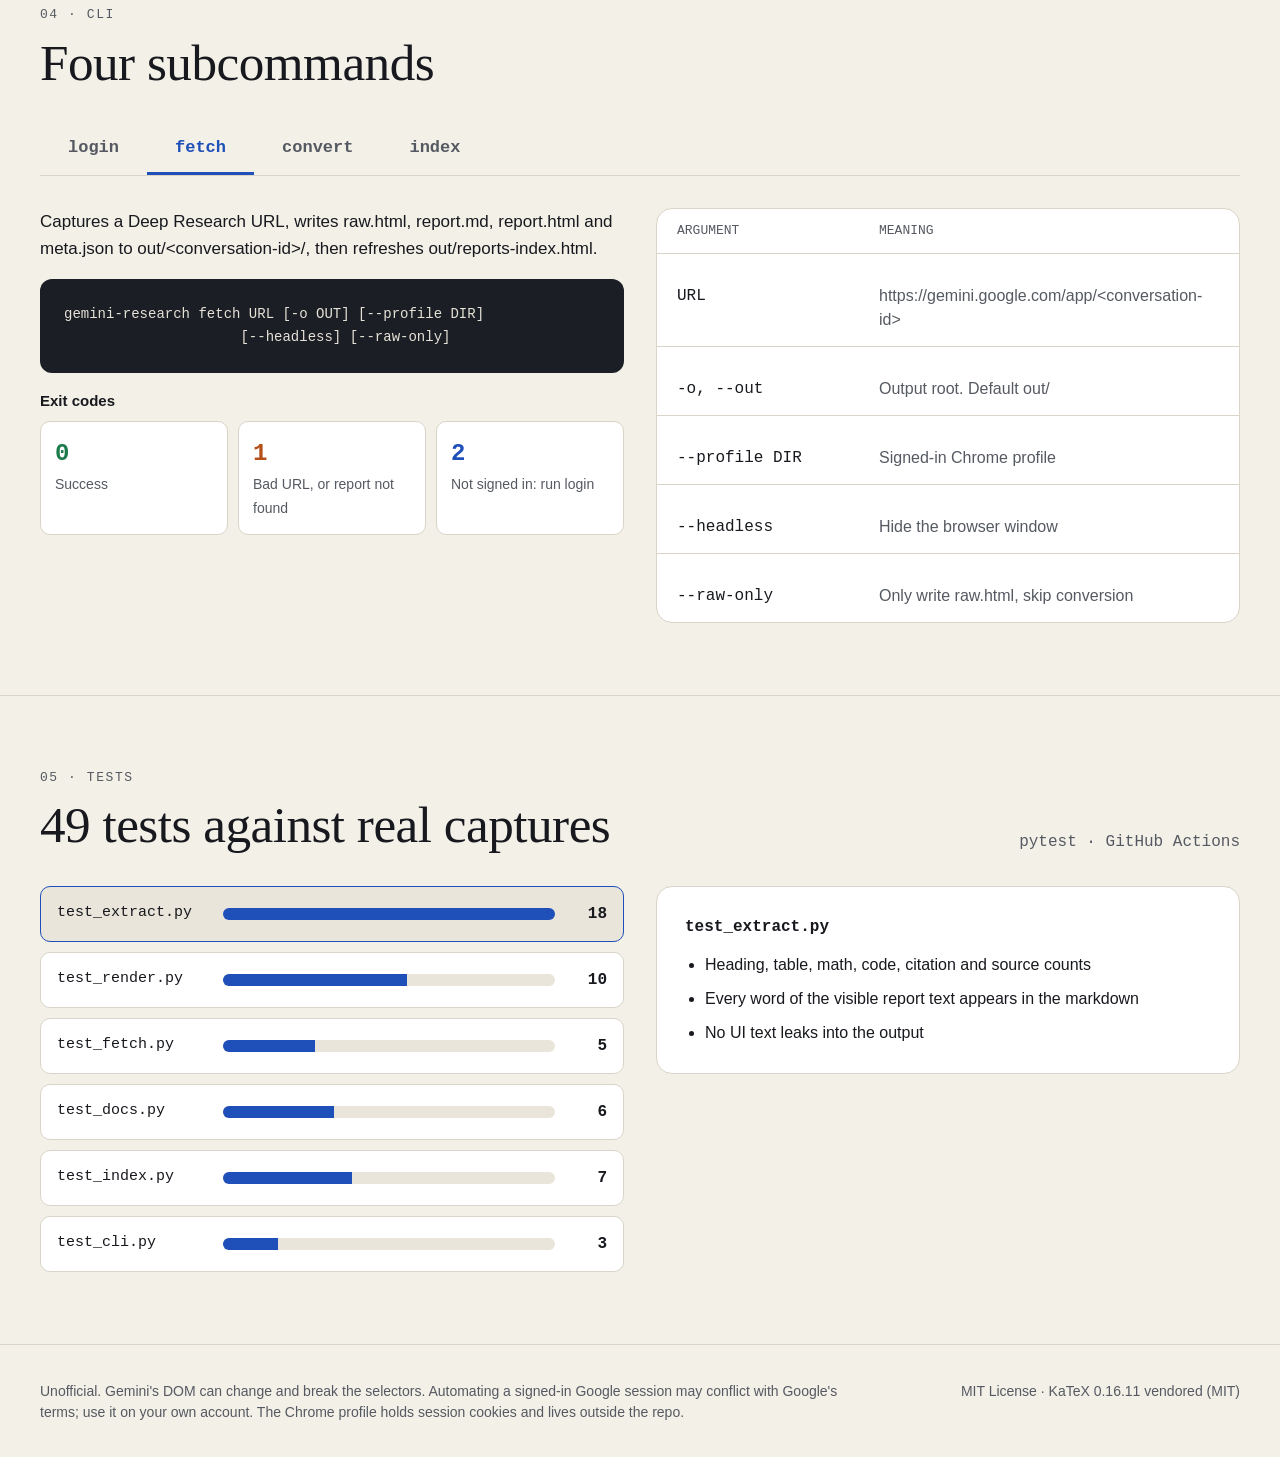
==== commit 53fc5c62: "Show the report index on the project page The docs page listed the index subcommand and its tests on" ====
--- a/docs/index.html
+++ b/docs/index.html
@@ -75,7 +75,7 @@
 .choice{border:1px solid var(--line);background:var(--panel);text-align:left;border-radius:12px;transition:background .15s,border-color .15s}
 .choice:hover{border-color:var(--muted)}
 .choice[aria-pressed="true"],.choice[aria-selected="true"]{background:var(--accent);border-color:var(--accent);color:var(--on-accent)}
-.stages{display:grid;grid-template-columns:repeat(4,minmax(0,1fr));gap:16px;position:relative}
+.stages{display:grid;grid-template-columns:repeat(5,minmax(0,1fr));gap:16px;position:relative}
 .stage{min-height:120px;padding:20px;display:flex;flex-direction:column;gap:6px}
 .stage small{font-family:var(--mono);font-size:13px;opacity:.8}
 .stage strong{font-size:26px}
@@ -179,7 +179,7 @@
   <div class="hero-copy">
     <div class="eyebrow">Unofficial exporter · Python 3.12+ · MIT</div>
     <h1>Deep Research reports, <em>out of the browser</em> and onto disk.</h1>
-    <p class="lede">Give it a Gemini Deep Research URL. It captures the report from your signed-in Chrome and writes lossless markdown for agents plus a self-contained offline HTML page for people, with every citation resolved to its real source.</p>
+    <p class="lede">Give it a Gemini Deep Research URL. It captures the report from your signed-in Chrome and writes lossless markdown for agents plus a self-contained offline HTML page for people, with every citation resolved to its real source. One index page links every report you have captured.</p>
     <div>
       <div class="cmd"><span aria-hidden="true" style="color:#8d93a0">$</span><span class="t" id="cmd-text">gemini-research fetch "https://gemini.google.com/app/&lt;id&gt;"</span><button type="button" id="copy">Copy</button></div>
       <p class="muted" style="margin:10px 0 0;font-size:14px">Run <code>gemini-research login</code> once first to sign in on a dedicated Chrome profile.</p>
@@ -201,7 +201,7 @@
 <section class="block" id="pipeline">
 <div class="wrap">
   <div class="head-row">
-    <div><div class="eyebrow">01 · Pipeline</div><h2>Four stages, one command</h2></div>
+    <div><div class="eyebrow">01 · Pipeline</div><h2 id="stages-title"></h2></div>
     <button type="button" class="ghost" id="next-stage">Next stage →</button>
   </div>
   <div class="stages" id="stages"></div>
@@ -214,7 +214,7 @@
 
 <section class="block" id="outputs">
 <div class="wrap">
-  <div class="head-row"><div><div class="eyebrow">02 · Outputs</div><h2>Four files per report</h2><p class="muted" style="margin:0;font-size:17px">Written to <code>out/&lt;conversation-id&gt;/</code></p></div></div>
+  <div class="head-row"><div><div class="eyebrow">02 · Outputs</div><h2>Four files per report, one index</h2><p class="muted" style="margin:0;font-size:17px">Reports go to <code>out/&lt;conversation-id&gt;/</code>; the index to <code>out/reports-index.html</code></p></div></div>
   <div class="outputs">
     <div class="tablist" role="tablist" aria-label="Output files" id="out-tabs"></div>
     <div role="tabpanel" id="out-panel" style="display:flex;flex-direction:column;gap:16px">
@@ -240,7 +240,7 @@
 
 <section class="block" id="cli">
 <div class="wrap">
-  <div class="head-row"><div><div class="eyebrow">04 · CLI</div><h2>Three subcommands</h2></div></div>
+  <div class="head-row"><div><div class="eyebrow">04 · CLI</div><h2 id="cli-title"></h2></div></div>
   <div class="ctabs" role="tablist" aria-label="Subcommands" id="cmd-tabs"></div>
   <div class="cli" role="tabpanel">
     <div>
@@ -316,21 +316,29 @@
      "title": "Render a self-contained page",
      "summary": "markdown-it-py turns report.md into one HTML file with KaTeX and styles inlined. It makes no network requests.",
      "points": ["Table of contents", "Clickable citations", "Light and dark themes", "KaTeX 0.16.11 fonts and scripts vendored in"],
-     "code": "report.md\n  -> markdown-it-py + mdit-py-plugins\n  -> + assets/report.css\n  -> + assets/katex/*\n  = report.html   (0 network requests)"}
+     "code": "report.md\n  -> markdown-it-py + mdit-py-plugins\n  -> + assets/report.css\n  -> + assets/katex/*\n  = report.html   (0 network requests)"},
+    {"name": "Index", "file": "index.py", "tag": "One page for all reports",
+     "title": "Link every report from one page",
+     "summary": "After each fetch, index.py scans the output root and rewrites reports-index.html: every report, newest first, linked to its report.html.",
+     "points": ["Readable title: the Gemini page title without \" - Google Gemini\"", "Falls back to the report title, then the conversation id", "Shows id, capture date, cited-source count and a link back to Gemini", "Broken folders are skipped with a warning; the page stays offline"],
+     "code": "out/\n  reports-index.html      <- rewritten after each fetch\n  <id-1>/report.html\n  <id-2>/report.html\n\n$ gemini-research index   # after convert, or for another root"}
   ],
   "outputs": [
-    {"name": "report.md", "for": "For agents",
+    {"name": "report.md", "for": "For agents", "path": "out/<id>/report.md",
      "desc": "Lossless markdown with front matter, headings, tables, fenced code, $ / $$ LaTeX, in-place [^N] citations and a ## Sources list with the real URLs.",
      "preview": "---\ntitle: \"Passive Network Detection of Port Scans and Host Sweeps: ...\"\npage_title: \"Detecting Network Scans via Telemetry - Google Gemini\"\ncaptured_at: \"2026-09-30T07:16:33.620Z\"\n---\n\n## Established detection methods\n\nThe Elastic Detection Engine implements two primary rules for\nnetwork discovery[^3].\n\n$$\n\\text{totalDestIPCount} \\ge 250 \\quad \\text{AND} \\quad \\text{TotalDestPortCount} \\ge 5\n$$"},
-    {"name": "report.html", "for": "For people",
+    {"name": "report.html", "for": "For people", "path": "out/<id>/report.html",
      "desc": "One self-contained offline page. KaTeX is inlined; the page has a table of contents, clickable citations and light/dark themes. Download it and open it locally.",
      "preview": "report.html\n\n  [x] table of contents from headings\n  [x] citations link to ## Sources entries\n  [x] math typeset by inlined KaTeX\n  [x] light / dark theme\n  [x] no external requests\n\nSample: examples/network-scans/report.html"},
-    {"name": "raw.html", "for": "For re-runs",
+    {"name": "raw.html", "for": "For re-runs", "path": "out/<id>/raw.html",
      "desc": "The captured report node plus the source lists. Feed it to convert to regenerate the markdown and HTML without a browser.",
      "preview": "<div id=\"extended-response-markdown-content\">\n  <h2>Established detection methods<\/h2>\n  <p>... network discovery<sup data-turn-source-index=\"3\"><\/sup><\/p>\n  ...\n<\/div>\n<deep-research-source-lists>\n  <div class=\"used-sources\">...<\/div>\n  <div class=\"unused-sources\">...<\/div>\n<\/deep-research-source-lists>"},
-    {"name": "meta.json", "for": "For bookkeeping",
+    {"name": "meta.json", "for": "For bookkeeping", "path": "out/<id>/meta.json",
      "desc": "written_at, the path to raw and counts. fetch also records source_url. Capture time lives in the markdown front matter as captured_at.",
-     "preview": "{\n  \"written_at\": \"2026-09-30T08:07:16.975343+00:00\",\n  \"raw\": \"tests/fixtures/network-scans.raw.html\",\n  \"counts\": {\n    \"headings\": 33,\n    \"citations\": 286,\n    \"sources_used\": 47,\n    \"sources_unused\": 58,\n    \"display_math\": 12\n  }\n}"}
+     "preview": "{\n  \"written_at\": \"2026-09-30T08:07:16.975343+00:00\",\n  \"raw\": \"tests/fixtures/network-scans.raw.html\",\n  \"counts\": {\n    \"headings\": 33,\n    \"citations\": 286,\n    \"sources_used\": 47,\n    \"sources_unused\": 58,\n    \"display_math\": 12\n  }\n}"},
+    {"name": "reports-index.html", "for": "For browsing", "path": "out/reports-index.html",
+     "desc": "One offline page per output root listing every report, newest first. fetch refreshes it; run index after convert. out/ is gitignored, so move or zip it whole to keep the links working.",
+     "preview": "Gemini Deep Research reports\n1 report\n\nDetecting Network Scans via Telemetry          -> <id>/report.html\n  Passive Network Detection of Port Scans and Host Sweeps: ...\n  <id> · 2026-09-30 · 47 sources · Gemini"}
   ],
   "rules": [
     {"name": "Citations",
@@ -360,7 +368,7 @@
      "usage": "gemini-research login [--profile DIR] [--chrome PATH]",
      "flags": [{"k": "--profile DIR", "v": "Profile directory. Default %USERPROFILE%\\.gemini-research\\profile"}, {"k": "--chrome PATH", "v": "Path to Chrome. Auto-detected on Windows, macOS and /usr/bin/google-chrome"}]},
     {"name": "fetch", "exits": true,
-     "help": "Captures a Deep Research URL and writes raw.html, report.md, report.html and meta.json to out/<conversation-id>/.",
+     "help": "Captures a Deep Research URL, writes raw.html, report.md, report.html and meta.json to out/<conversation-id>/, then refreshes out/reports-index.html.",
      "usage": "gemini-research fetch URL [-o OUT] [--profile DIR]\n                     [--headless] [--raw-only]",
      "flags": [{"k": "URL", "v": "https://gemini.google.com/app/<conversation-id>"}, {"k": "-o, --out", "v": "Output root. Default out/"}, {"k": "--profile DIR", "v": "Signed-in Chrome profile"}, {"k": "--headless", "v": "Hide the browser window"}, {"k": "--raw-only", "v": "Only write raw.html, skip conversion"}]},
     {"name": "convert", "exits": false,
@@ -376,7 +384,7 @@
     {"name": "test_extract.py", "count": 18, "checks": ["Heading, table, math, code, citation and source counts", "Every word of the visible report text appears in the markdown", "No UI text leaks into the output"]},
     {"name": "test_render.py", "count": 10, "checks": ["The HTML is fully offline, with KaTeX inlined", "Math nodes, tables and code render", "Title, meta and table of contents (citations stripped from TOC)", "Citations link to sources; external links open in a new tab", "Citations without a source list"]},
     {"name": "test_fetch.py", "count": 5, "checks": ["Conversation id parsing", "Ready pages are detected", "A redirect to /app means signed out", "A sign-in control means signed out", "A missing report is detected"]},
-    {"name": "test_docs.py", "count": 4, "checks": ["This page's sample counts match examples/network-scans/meta.json", "This page's test counts match the suite", "Every CLI flag shown here exists in cli.py", "This page loads no external scripts or stylesheets"]},
+    {"name": "test_docs.py", "count": 6, "checks": ["This page's sample counts match examples/network-scans/meta.json", "This page's test counts match the suite", "Every CLI flag shown here exists in cli.py", "Every subcommand in cli.py is listed here", "The report index is listed as an output and a stage", "This page loads no external scripts or stylesheets"]},
     {"name": "test_index.py", "count": 7, "checks": ["Entries sorted newest first, titled by page_title without the Gemini suffix", "Title falls back to title, then id", "Bad folders are skipped; missing meta.json or date is tolerated", "Empty root, HTML escaping and URL-encoded links", "The index is fully offline", "The index CLI writes reports-index.html"]},
     {"name": "test_cli.py", "count": 3, "checks": ["convert writes all outputs", "convert fails cleanly on a missing report", "fetch rejects a non-conversation URL"]}
   ]
@@ -449,6 +457,11 @@
   $('src-bar').setAttribute('aria-label', c.sources_used + ' of ' + total + ' sources cited');
   requestAnimationFrame(function () { $('src-fill').style.width = (c.sources_used / total * 100).toFixed(1) + '%'; });
 
+  var WORDS = ['Zero', 'One', 'Two', 'Three', 'Four', 'Five', 'Six', 'Seven', 'Eight', 'Nine'];
+  function word(n) { return WORDS[n] || String(n); }
+  $('stages-title').textContent = word(D.stages.length) + ' stages, one command';
+  $('cli-title').textContent = word(D.cmds.length) + ' subcommands';
+
   // Pipeline
   var stage = 0;
   var pickStage = group($('stages'), D.stages, function (s, i) {
@@ -471,7 +484,7 @@
   }, function (i) {
     var o = D.outputs[i];
     $('out-desc').textContent = o.desc;
-    $('out-path').textContent = 'out/<id>/' + o.name;
+    $('out-path').textContent = o.path;
     $('out-preview').textContent = o.preview;
   }, 'aria-selected')(0);
 
